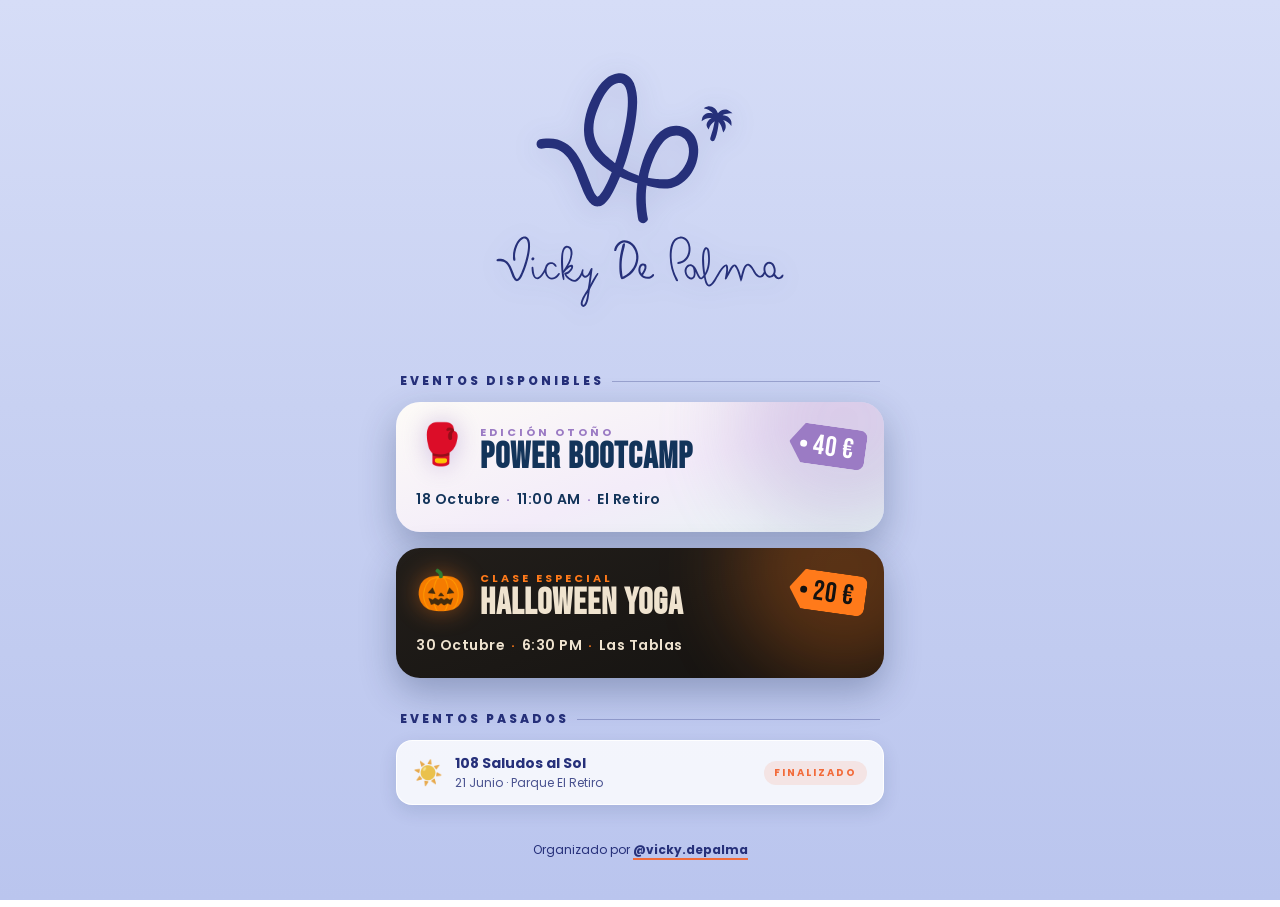
==== index.html @ e024d78d "Early bird: índice con la opción B (franja) y pill punteada en el formulario (pendiente de aprobació" ====
<!DOCTYPE html>
<html lang="es">
<head>
<meta charset="UTF-8">
<meta name="viewport" content="width=device-width, initial-scale=1.0">
<title>Vicky De Palma · Eventos</title>
<link href="https://fonts.googleapis.com/css2?family=Bebas+Neue&family=Poppins:wght@400;500;600;700;800&display=swap" rel="stylesheet">
<style>
  * { margin: 0; padding: 0; box-sizing: border-box; }

  body {
    font-family: 'Poppins', sans-serif;
    min-height: 100vh;
    color: #26307A;
    background:
      linear-gradient(180deg, #D6DDF7 0%, #C8D1F2 45%, #BAC5EE 100%);
    background-attachment: fixed;
  }

  .wrap { max-width: 520px; margin: 0 auto; padding: 40px 16px 48px; }

  header { text-align: center; margin-bottom: 32px; }
  .logo {
    display: block; width: min(300px, 78%); height: auto; margin: 0 auto 14px;
    filter: drop-shadow(0 4px 14px rgba(38,48,122,0.15));
    animation: float 6s ease-in-out infinite;
  }
  @keyframes float { 0%,100% { transform: translateY(0); } 50% { transform: translateY(-6px); } }

  .section-title {
    font-size: 12px; font-weight: 800; letter-spacing: 3px; text-transform: uppercase;
    color: #26307A; margin: 0 4px 12px; display: flex; align-items: center; gap: 8px;
  }
  .section-title::after { content: ''; flex: 1; height: 1px; background: rgba(38,48,122,0.3); }

  .events { display: flex; flex-direction: column; gap: 16px; margin-bottom: 32px; }

  .event {
    position: relative; overflow: hidden; display: block; text-decoration: none;
    border-radius: 24px; padding: 22px 20px;
    color: var(--text); background: var(--bg);
    box-shadow: 0 14px 36px rgba(20,40,80,0.30);
    animation: rise .5s ease both;
    transition: transform .15s, box-shadow .15s;
  }
  .event:hover, .event:focus-visible { transform: translateY(-3px); box-shadow: 0 18px 40px rgba(20,40,80,0.36), 0 0 0 3px var(--glow); outline: none; }
  .event:active { transform: translateY(-1px); }
  .event:nth-child(2) { animation-delay: .08s; }
  .event:nth-child(3) { animation-delay: .16s; }
  @keyframes rise { from { opacity: 0; transform: translateY(14px); } to { opacity: 1; transform: none; } }

  .event::before {
    content: ''; position: absolute; width: 220px; height: 220px; border-radius: 50%;
    top: -90px; right: -70px; background: var(--accent); opacity: .28; filter: blur(40px);
  }

  .event-top { position: relative; display: flex; align-items: flex-start; gap: 14px; }
  .event-emoji { font-size: 40px; line-height: 1; filter: drop-shadow(0 0 12px var(--glow)); }
  .event-kicker { font-size: 11px; font-weight: 700; letter-spacing: 3px; text-transform: uppercase; color: var(--accent); }
  .event-name { font-family: 'Bebas Neue', sans-serif; font-size: 36px; line-height: .95; letter-spacing: 1px; }

  .event-info { position: relative; margin: 14px 0 0; font-size: clamp(12px, 3.6vw, 14px); font-weight: 600; letter-spacing: .5px; }
  .event-info .item { white-space: nowrap; }
  .event-info .sep { color: var(--accent); margin: 0 6px; }

  .event-top.con-precio { padding-right: 96px; }

  /* Precio como etiqueta (price tag) */
  .event-tag {
    position: absolute; top: 24px; right: 18px; z-index: 1;
    transform: rotate(8deg);
    padding: 7px 12px 5px 24px;
    font-family: 'Bebas Neue', sans-serif; font-size: 28px; line-height: 1; letter-spacing: 1px;
    color: var(--btn-hover-text); background: var(--accent);
    border-radius: 4px 8px 8px 4px;
    clip-path: polygon(14px 0, 100% 0, 100% 100%, 14px 100%, 0 50%);
  }
  .event-tag::before {
    content: ''; position: absolute; left: 11px; top: 50%; width: 7px; height: 7px; margin-top: -3.5px;
    border-radius: 50%; background: var(--btn-hover-text);
  }


  /* Early bird: la etiqueta muestra el precio rebajado y una franja explica hasta cuándo */
  .eb-strip { position: relative; display: inline-flex; align-items: baseline; gap: 6px; margin-top: 12px; padding: 5px 12px; border-radius: 100px; border: 1.5px dashed var(--accent); font-size: 12px; font-weight: 600; }
  .eb-strip b { color: var(--accent); letter-spacing: 1.5px; text-transform: uppercase; font-size: 11px; }

  /* Past events: compact and muted */
  .past { display: flex; flex-direction: column; gap: 10px; }
  .past-item {
    display: flex; align-items: center; gap: 12px;
    padding: 12px 16px; border-radius: 16px;
    background: rgba(255,255,255,0.82); border: 1.5px solid rgba(255,255,255,0.9); box-shadow: 0 6px 18px rgba(20,40,80,0.12);
  }
  .past-item .e { font-size: 24px; filter: grayscale(.3); }
  .past-item .n { font-weight: 700; font-size: 14px; }
  .past-item .d { font-size: 12px; color: #4a5390; }
  .past-item .tag {
    margin-left: auto; font-size: 10px; font-weight: 700; letter-spacing: 2px; text-transform: uppercase;
    color: #F26B3A; background: rgba(242,107,58,0.12); padding: 4px 10px; border-radius: 100px;
  }

  .empty {
    text-align: center; padding: 28px 20px; border-radius: 24px;
    background: rgba(255,255,255,0.8); border: 1.5px dashed rgba(38,48,122,0.35);
    color: #4a5390; font-weight: 500;
  }
  .empty strong { display: block; font-size: 16px; color: #26307A; margin-bottom: 4px; }

  footer { text-align: center; margin-top: 36px; font-size: 12px; color: #26307A; }
  footer a { color: #26307A; font-weight: 700; text-decoration: none; border-bottom: 2px solid #F26B3A; }
  footer a:hover { color: #F26B3A; }
</style>
</head>
<body>
<div class="wrap">
  <header>
    <h1><img class="logo" src="vickydepalma-azul.svg" alt="Vicky De Palma"></h1>
  </header>

  <h2 class="section-title">Eventos disponibles</h2>
  <div class="events" id="active"></div>

  <div id="past-section">
    <h2 class="section-title">Eventos pasados</h2>
    <div class="past" id="past"></div>
  </div>

  <footer>
    Organizado por
    <a href="https://instagram.com/vicky.depalma" target="_blank" rel="noopener">@vicky.depalma</a>
  </footer>
</div>

<script>
/* =========================================================
   LISTA DE EVENTOS
   Para añadir un evento: copia un bloque, cambia los datos
   y pon "activo: true". "precio" es opcional. "earlyBird" también:
   { precio: "15 €", hasta: "2026-10-10" } (hasta ese día incluido, hora de Madrid). Para cerrarlo, "activo: false"
   (pasa automáticamente a "Eventos pasados").
   "carpeta" es el nombre de la carpeta en el repo.
   ========================================================= */
const EVENTOS = [
  {
    carpeta: "power-bootcamp",
    activo: true,
    emoji: "🥊",
    tipo: "Edición otoño",
    nombre: "Power Bootcamp",
    fecha: "18 Octubre",
    hora: "11:00 AM",
    lugar: "El Retiro",
    precio: "40 €",
    tema: "otono"
  },
  {
    carpeta: "halloween-yoga",
    activo: true,
    emoji: "🎃",
    tipo: "Clase especial",
    nombre: "Halloween Yoga",
    fecha: "30 Octubre",
    hora: "6:30 PM",
    lugar: "Las Tablas",
    precio: "20 €",
    earlyBird: { precio: "15 €", hasta: "2026-10-10" },
    tema: "halloween"
  },
  {
    carpeta: "108-saludos-al-sol",
    activo: false,
    emoji: "☀️",
    tipo: "2ª Edición",
    nombre: "108 Saludos al Sol",
    fecha: "21 Junio",
    hora: "10:00 AM",
    lugar: "Parque El Retiro",
    tema: "verano"
  }
];

/* Paletas de cada tema (puedes crear nuevas) */
const TEMAS = {
  otono: {
    "--bg": "linear-gradient(160deg, #FDFBF7 0%, #F3ECF9 55%, #E6F4F3 100%)",
    "--text": "#13345A", "--accent": "#9B7BC4", "--glow": "rgba(155,123,196,0.45)",
    "--btn-bg": "#13345A", "--btn-text": "#FFFFFF", "--btn-border": "#13345A",
    "--btn-hover-bg": "#9B7BC4", "--btn-hover-text": "#FFFFFF"
  },
  halloween: {
    "--bg": "linear-gradient(160deg, #221e1a 0%, #141210 100%)",
    "--text": "#EFE3CF", "--accent": "#FF7A1A", "--glow": "rgba(255,122,26,0.45)",
    "--btn-bg": "#141210", "--btn-text": "#FF7A1A", "--btn-border": "#FF7A1A",
    "--btn-hover-bg": "#FF7A1A", "--btn-hover-text": "#141210"
  },
  verano: {
    "--bg": "linear-gradient(160deg, #FF6B47 0%, #FFD93D 40%, #4ECDC4 80%, #A8E6CF 100%)",
    "--text": "#FFFFFF", "--accent": "#FFFFFF", "--glow": "rgba(255,217,61,0.6)",
    "--btn-bg": "#FFFFFF", "--btn-text": "#E05A30", "--btn-border": "#FFFFFF",
    "--btn-hover-bg": "#FFF4E8", "--btn-hover-text": "#E05A30"
  }
};

// Early bird vigente si hoy (en Madrid) es como mucho el día "hasta"
const hoyMadrid = new Date().toLocaleDateString('sv-SE', { timeZone: 'Europe/Madrid' });
const earlyBird = e => e.earlyBird && hoyMadrid <= e.earlyBird.hasta ? e.earlyBird : null;
const diaMes = f => new Date(f + 'T12:00:00Z').toLocaleDateString('es-ES', { day: 'numeric', month: 'long', timeZone: 'UTC' });

const esc = s => String(s).replace(/[&<>"']/g, c => ({'&':'&amp;','<':'&lt;','>':'&gt;','"':'&quot;',"'":'&#39;'}[c]));

const activos = EVENTOS.filter(e => e.activo);
const pasados = EVENTOS.filter(e => !e.activo);

const activeEl = document.getElementById('active');
if (activos.length === 0) {
  activeEl.innerHTML = `<div class="empty"><strong>Pronto habrá nuevos eventos ✨</strong>Sígueme en Instagram para enterarte.</div>`;
} else {
  activos.forEach(e => {
    const card = document.createElement('a');
    card.className = 'event';
    card.href = `./${encodeURIComponent(e.carpeta)}/`;
    card.setAttribute('aria-label', `Apuntarme a ${e.nombre}`);
    Object.entries(TEMAS[e.tema] || TEMAS.verano).forEach(([k, v]) => card.style.setProperty(k, v));
    const eb = earlyBird(e);
    const precio = eb ? eb.precio : e.precio;
    const tag = precio ? `<div class="event-tag">${esc(precio)}</div>` : '';
    const extra = eb ? `<p class="eb-strip"><b>Early bird</b> hasta el ${esc(diaMes(eb.hasta))} · luego ${esc(e.precio)}</p>` : '';
    card.innerHTML = `
      ${tag}
      <div class="event-top${precio ? ' con-precio' : ''}">
        <span class="event-emoji">${esc(e.emoji)}</span>
        <div>
          <p class="event-kicker">${esc(e.tipo)}</p>
          <h3 class="event-name">${esc(e.nombre)}</h3>
        </div>
      </div>
      <p class="event-info">${[e.fecha, e.hora, e.lugar].filter(Boolean).map(x => `<span class="item">${esc(x)}</span>`).join('<span class="sep">·</span><wbr>')}</p>${extra}`;
    activeEl.appendChild(card);
  });
}

if (pasados.length === 0) {
  document.getElementById('past-section').style.display = 'none';
} else {
  const pastEl = document.getElementById('past');
  pasados.forEach(e => {
    const row = document.createElement('div');
    row.className = 'past-item';
    row.innerHTML = `
      <span class="e">${esc(e.emoji)}</span>
      <div><div class="n">${esc(e.nombre)}</div><div class="d">${esc(e.fecha)} · ${esc(e.lugar)}</div></div>
      <span class="tag">Finalizado</span>`;
    pastEl.appendChild(row);
  });
}
</script>
</body>
</html>
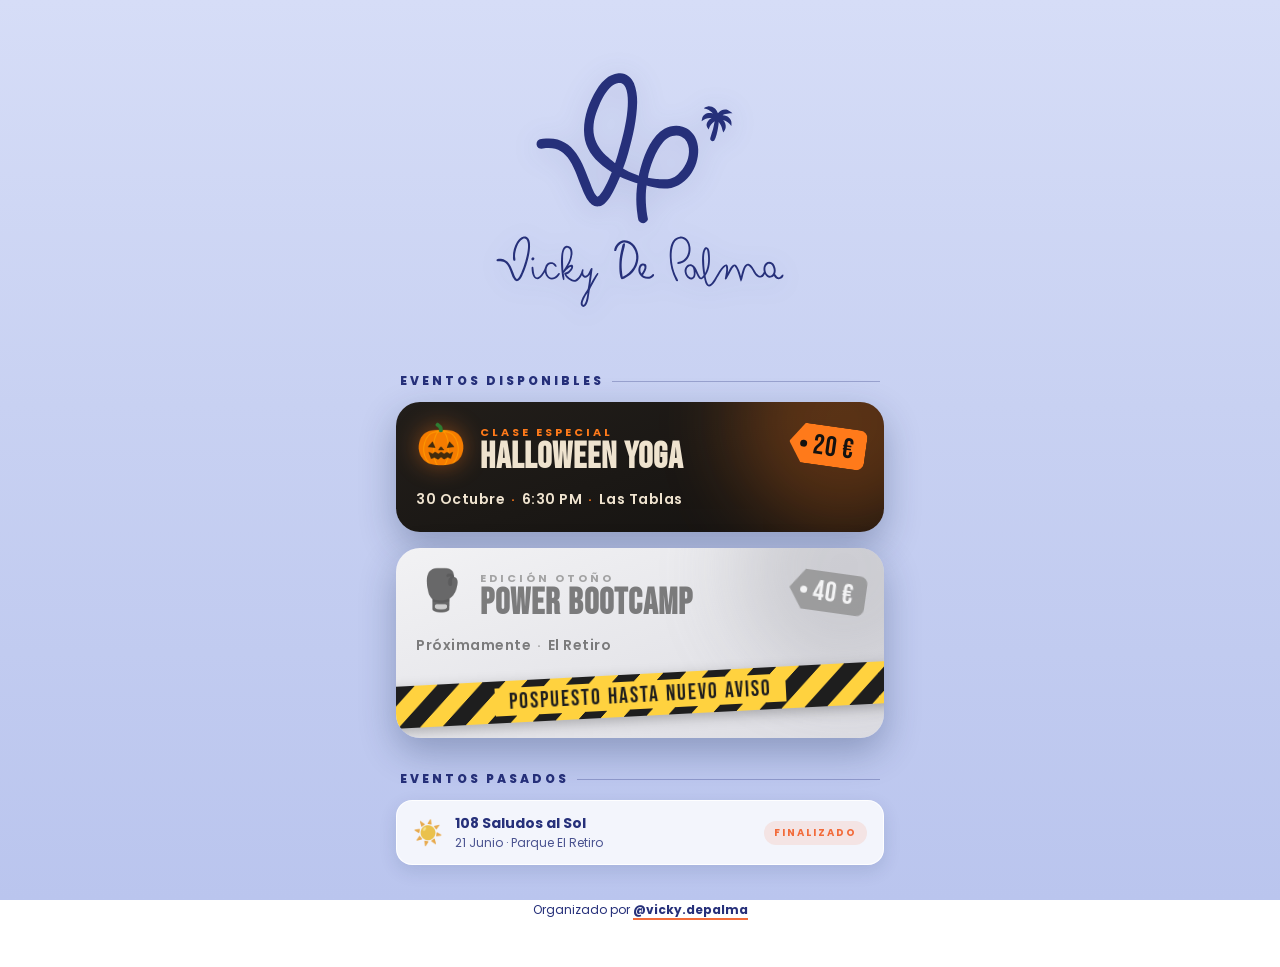
==== commit 0598f420: "Índice: Power Bootcamp pospuesto hasta nuevo aviso (tarjeta sin enlace, fecha Próximamente) Co-Autho" ====
--- a/index.html
+++ b/index.html
@@ -45,6 +45,19 @@
   }
   .event:hover, .event:focus-visible { transform: translateY(-3px); box-shadow: 0 18px 40px rgba(20,40,80,0.36), 0 0 0 3px var(--glow); outline: none; }
   .event:active { transform: translateY(-1px); }
+  /* Evento pospuesto: tarjeta en gris, sin enlace, con cinta de "obras" */
+  .event.pospuesto { cursor: default; --bg: linear-gradient(160deg, #F2F2F4 0%, #DCDCE2 100%); --text: #55565E; --accent: #8A8B94; --glow: transparent; --btn-hover-text: #FFFFFF; }
+  .event.pospuesto:hover, .event.pospuesto:active { transform: none; box-shadow: 0 14px 36px rgba(20,40,80,0.30); }
+  .event.pospuesto > :not(.cinta) { filter: grayscale(1); opacity: .75; }
+  .cinta {
+    position: relative; margin: 18px -30px 0; padding: 7px 0; transform: rotate(-3deg);
+    background: repeating-linear-gradient(-45deg, #FFD23F 0 16px, #1E1E1E 16px 32px);
+    box-shadow: 0 4px 12px rgba(0,0,0,0.25); text-align: center;
+  }
+  .cinta span {
+    display: inline-block; padding: 4px 14px 2px; background: #FFD23F; color: #1E1E1E;
+    font-family: 'Bebas Neue', sans-serif; font-size: 22px; letter-spacing: 2px; line-height: 1;
+  }
   .event:nth-child(2) { animation-delay: .08s; }
   .event:nth-child(3) { animation-delay: .16s; }
   @keyframes rise { from { opacity: 0; transform: translateY(14px); } to { opacity: 1; transform: none; } }
@@ -138,7 +151,8 @@
    Para añadir un evento: copia un bloque, cambia los datos
    y pon "activo: true". "precio" es opcional. "earlyBird" también:
    { precio: "15 €", hasta: "2026-10-10" } (hasta ese día incluido, hora de Madrid). Para cerrarlo, "activo: false"
-   (pasa automáticamente a "Eventos pasados").
+   (pasa automáticamente a "Eventos pasados"). Si se pospone, "pospuesto: true": la tarjeta deja de llevar
+   al formulario, la fecha pasa a "Próximamente" y sale el aviso "Pospuesto hasta nuevo aviso".
    "carpeta" es el nombre de la carpeta en el repo.
    ========================================================= */
 const EVENTOS = [
@@ -152,6 +166,7 @@
     hora: "11:00 AM",
     lugar: "El Retiro",
     precio: "40 €",
+    pospuesto: true,
     tema: "otono"
   },
   {
@@ -209,7 +224,8 @@
 
 const esc = s => String(s).replace(/[&<>"']/g, c => ({'&':'&amp;','<':'&lt;','>':'&gt;','"':'&quot;',"'":'&#39;'}[c]));
 
-const activos = EVENTOS.filter(e => e.activo);
+// Los pospuestos van al final
+const activos = EVENTOS.filter(e => e.activo).sort((a, b) => !!a.pospuesto - !!b.pospuesto);
 const pasados = EVENTOS.filter(e => !e.activo);
 
 const activeEl = document.getElementById('active');
@@ -217,15 +233,19 @@
   activeEl.innerHTML = `<div class="empty"><strong>Pronto habrá nuevos eventos ✨</strong>Sígueme en Instagram para enterarte.</div>`;
 } else {
   activos.forEach(e => {
-    const card = document.createElement('a');
-    card.className = 'event';
-    card.href = `./${encodeURIComponent(e.carpeta)}/`;
-    card.setAttribute('aria-label', `Apuntarme a ${e.nombre}`);
-    Object.entries(TEMAS[e.tema] || TEMAS.verano).forEach(([k, v]) => card.style.setProperty(k, v));
+    const card = document.createElement(e.pospuesto ? 'div' : 'a');
+    card.className = e.pospuesto ? 'event pospuesto' : 'event';
+    if (!e.pospuesto) {
+      card.href = `./${encodeURIComponent(e.carpeta)}/`;
+      card.setAttribute('aria-label', `Apuntarme a ${e.nombre}`);
+    }
+    if (!e.pospuesto) Object.entries(TEMAS[e.tema] || TEMAS.verano).forEach(([k, v]) => card.style.setProperty(k, v));
     const eb = earlyBird(e);
     const precio = eb ? eb.precio : e.precio;
     const tag = precio ? `<div class="event-tag">${esc(precio)}</div>` : '';
-    const extra = eb ? `<p class="eb-strip"><b>Early bird</b> hasta el ${esc(diaMes(eb.hasta))} · luego ${esc(e.precio)}</p>` : '';
+    const extra = e.pospuesto ? `<div class="cinta"><span>Pospuesto hasta nuevo aviso</span></div>`
+      : eb ? `<p class="eb-strip"><b>Early bird</b> hasta el ${esc(diaMes(eb.hasta))} · luego ${esc(e.precio)}</p>` : '';
+    const info = e.pospuesto ? ['Próximamente', e.lugar] : [e.fecha, e.hora, e.lugar];
     card.innerHTML = `
       ${tag}
       <div class="event-top${precio ? ' con-precio' : ''}">
@@ -235,7 +255,7 @@
           <h3 class="event-name">${esc(e.nombre)}</h3>
         </div>
       </div>
-      <p class="event-info">${[e.fecha, e.hora, e.lugar].filter(Boolean).map(x => `<span class="item">${esc(x)}</span>`).join('<span class="sep">·</span><wbr>')}</p>${extra}`;
+      <p class="event-info">${info.filter(Boolean).map(x => `<span class="item">${esc(x)}</span>`).join('<span class="sep">·</span><wbr>')}</p>${extra}`;
     activeEl.appendChild(card);
   });
 }
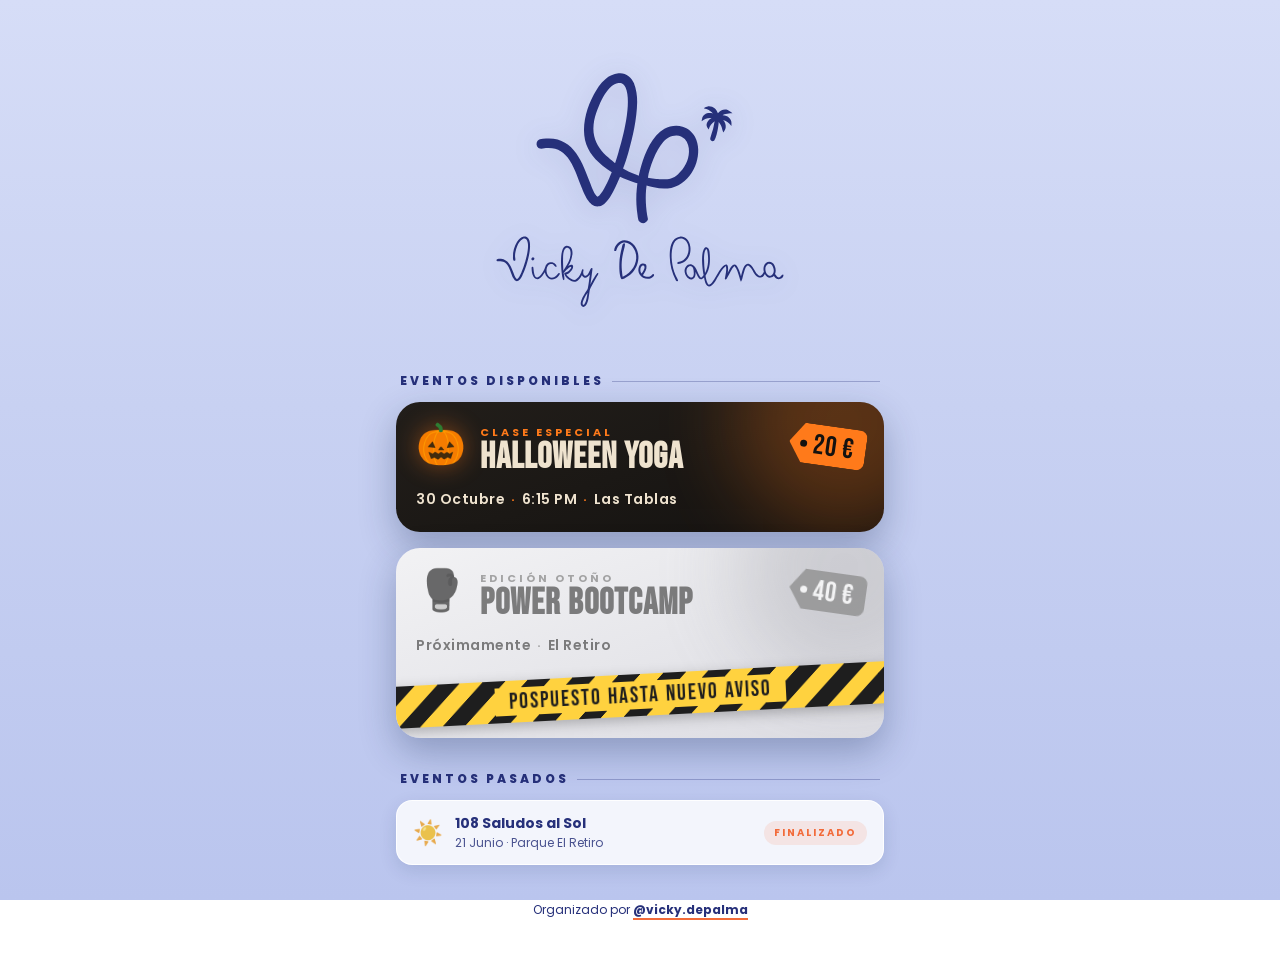
==== commit e72046f3: "Halloween Yoga: hora 18:15 en lugar de 18:30 Co-Authored-By: Claude Opus 5.5 <noreply@anthropic.com>" ====
--- a/index.html
+++ b/index.html
@@ -176,7 +176,7 @@
     tipo: "Clase especial",
     nombre: "Halloween Yoga",
     fecha: "30 Octubre",
-    hora: "6:30 PM",
+    hora: "6:15 PM",
     lugar: "Las Tablas",
     precio: "20 €",
     earlyBird: { precio: "15 €", hasta: "2026-10-10" },
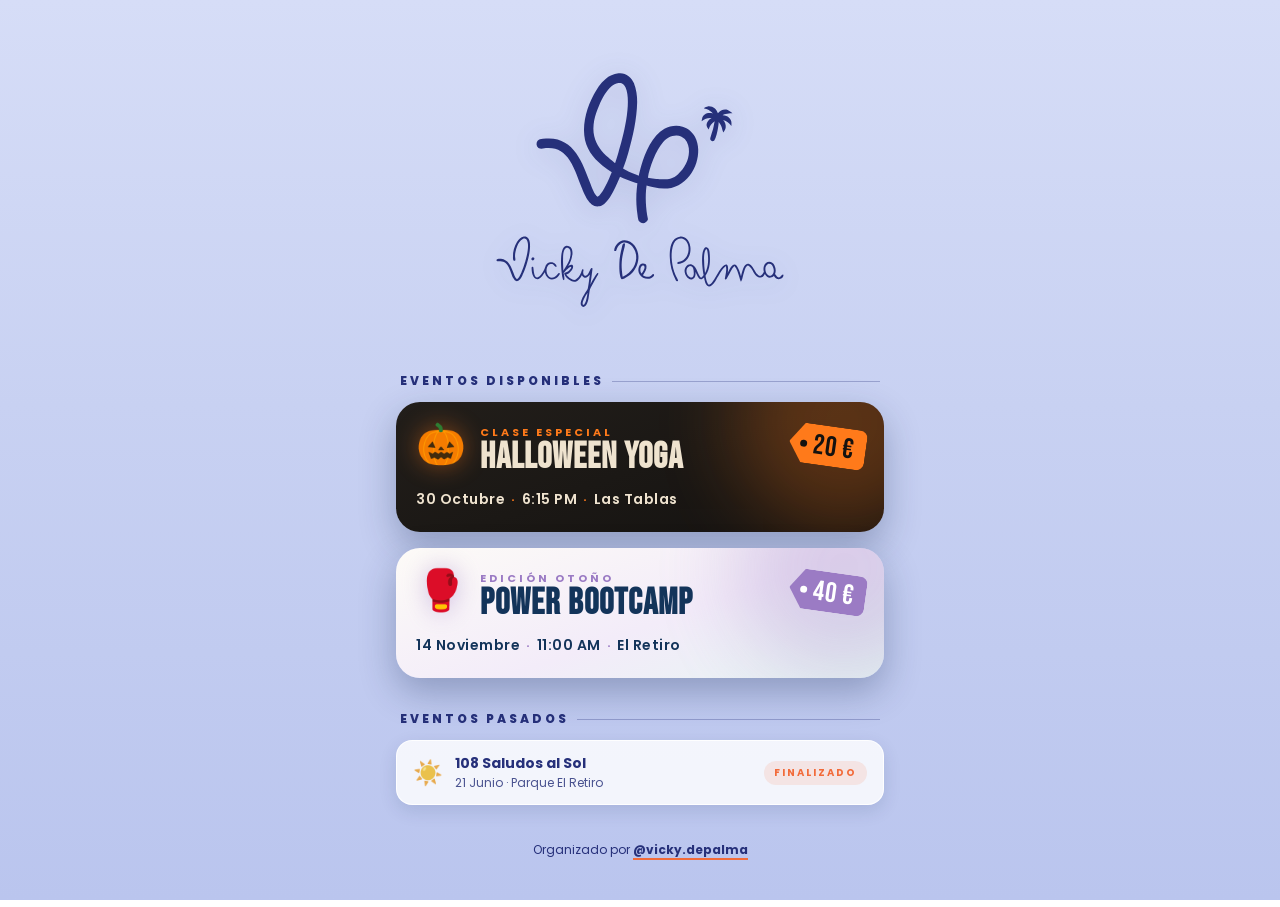
==== commit 9681fe8a: "Power Bootcamp: nueva fecha sábado 14 de noviembre; el índice ordena por fecha Co-Authored-By: Claud" ====
--- a/index.html
+++ b/index.html
@@ -162,11 +162,10 @@
     emoji: "🥊",
     tipo: "Edición otoño",
     nombre: "Power Bootcamp",
-    fecha: "18 Octubre",
+    fecha: "14 Noviembre",
     hora: "11:00 AM",
     lugar: "El Retiro",
     precio: "40 €",
-    pospuesto: true,
     tema: "otono"
   },
   {
@@ -224,8 +223,10 @@
 
 const esc = s => String(s).replace(/[&<>"']/g, c => ({'&':'&amp;','<':'&lt;','>':'&gt;','"':'&quot;',"'":'&#39;'}[c]));
 
-// Los pospuestos van al final
-const activos = EVENTOS.filter(e => e.activo).sort((a, b) => !!a.pospuesto - !!b.pospuesto);
+// Ordenados por fecha ("14 Noviembre"); los pospuestos van al final
+const MESES = ['enero','febrero','marzo','abril','mayo','junio','julio','agosto','septiembre','octubre','noviembre','diciembre'];
+const orden = e => { const [d, m] = String(e.fecha).toLowerCase().split(/\s+/); return MESES.indexOf(m) * 100 + (parseInt(d) || 0); };
+const activos = EVENTOS.filter(e => e.activo).sort((a, b) => !!a.pospuesto - !!b.pospuesto || orden(a) - orden(b));
 const pasados = EVENTOS.filter(e => !e.activo);
 
 const activeEl = document.getElementById('active');
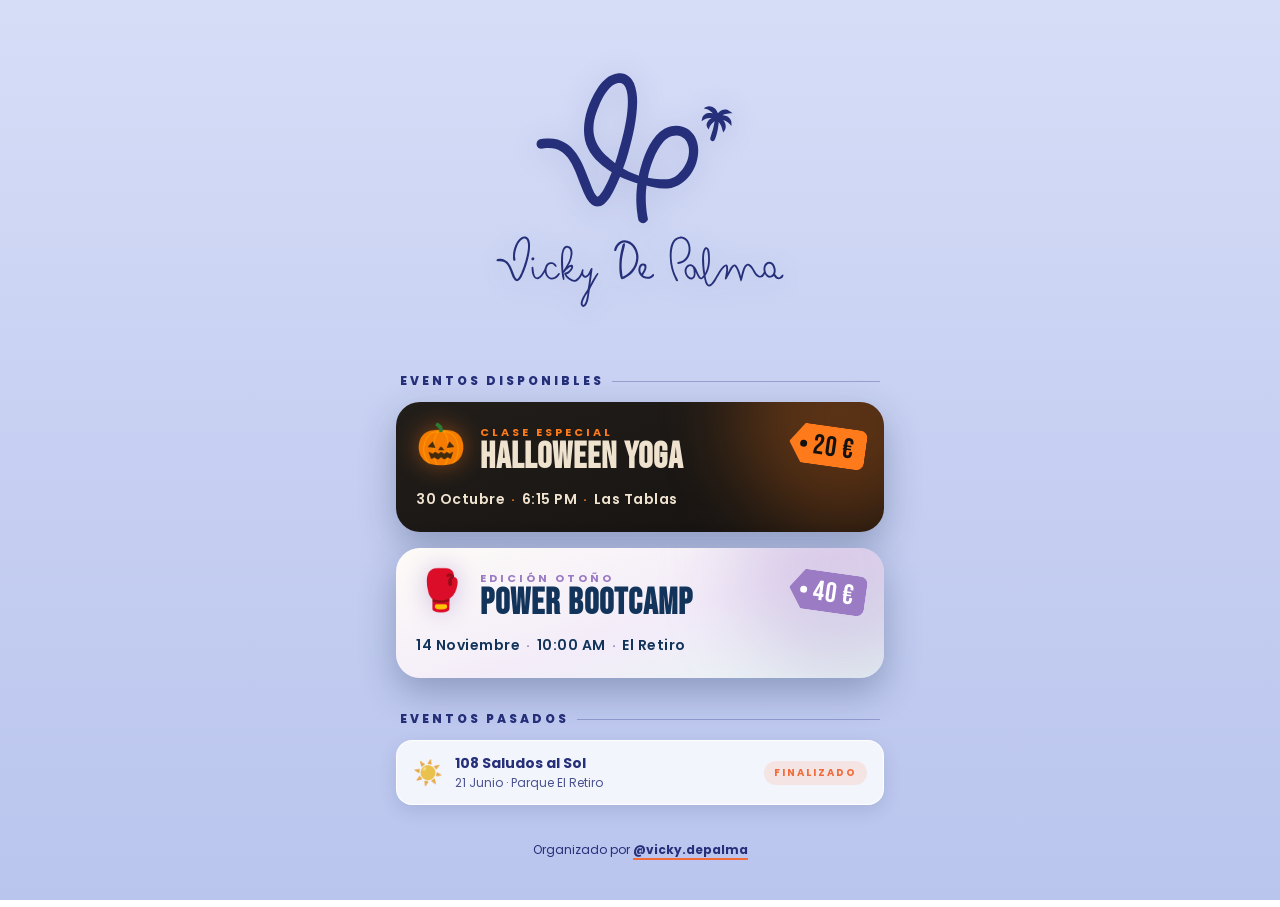
==== commit f1bff88b: "Power Bootcamp: a las 10:00 AM Co-Authored-By: Claude Opus 5.5 <noreply@anthropic.com> Claude-Sessio" ====
--- a/index.html
+++ b/index.html
@@ -163,7 +163,7 @@
     tipo: "Edición otoño",
     nombre: "Power Bootcamp",
     fecha: "14 Noviembre",
-    hora: "11:00 AM",
+    hora: "10:00 AM",
     lugar: "El Retiro",
     precio: "40 €",
     tema: "otono"
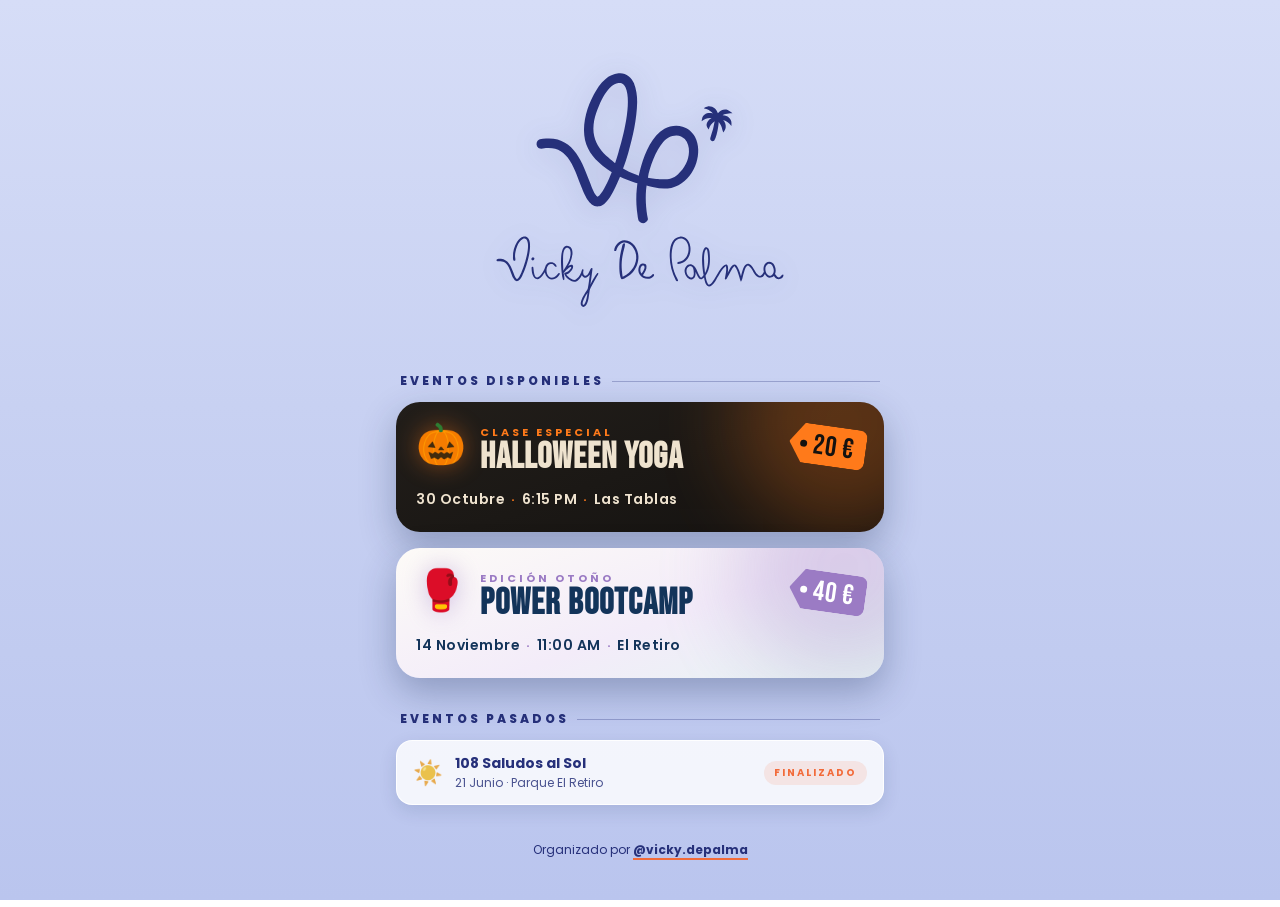
==== commit 114ff272: "Power Bootcamp: vuelve a las 11:00 AM Co-Authored-By: Claude Opus 5.5 <noreply@anthropic.com> Claude" ====
--- a/index.html
+++ b/index.html
@@ -163,7 +163,7 @@
     tipo: "Edición otoño",
     nombre: "Power Bootcamp",
     fecha: "14 Noviembre",
-    hora: "10:00 AM",
+    hora: "11:00 AM",
     lugar: "El Retiro",
     precio: "40 €",
     tema: "otono"
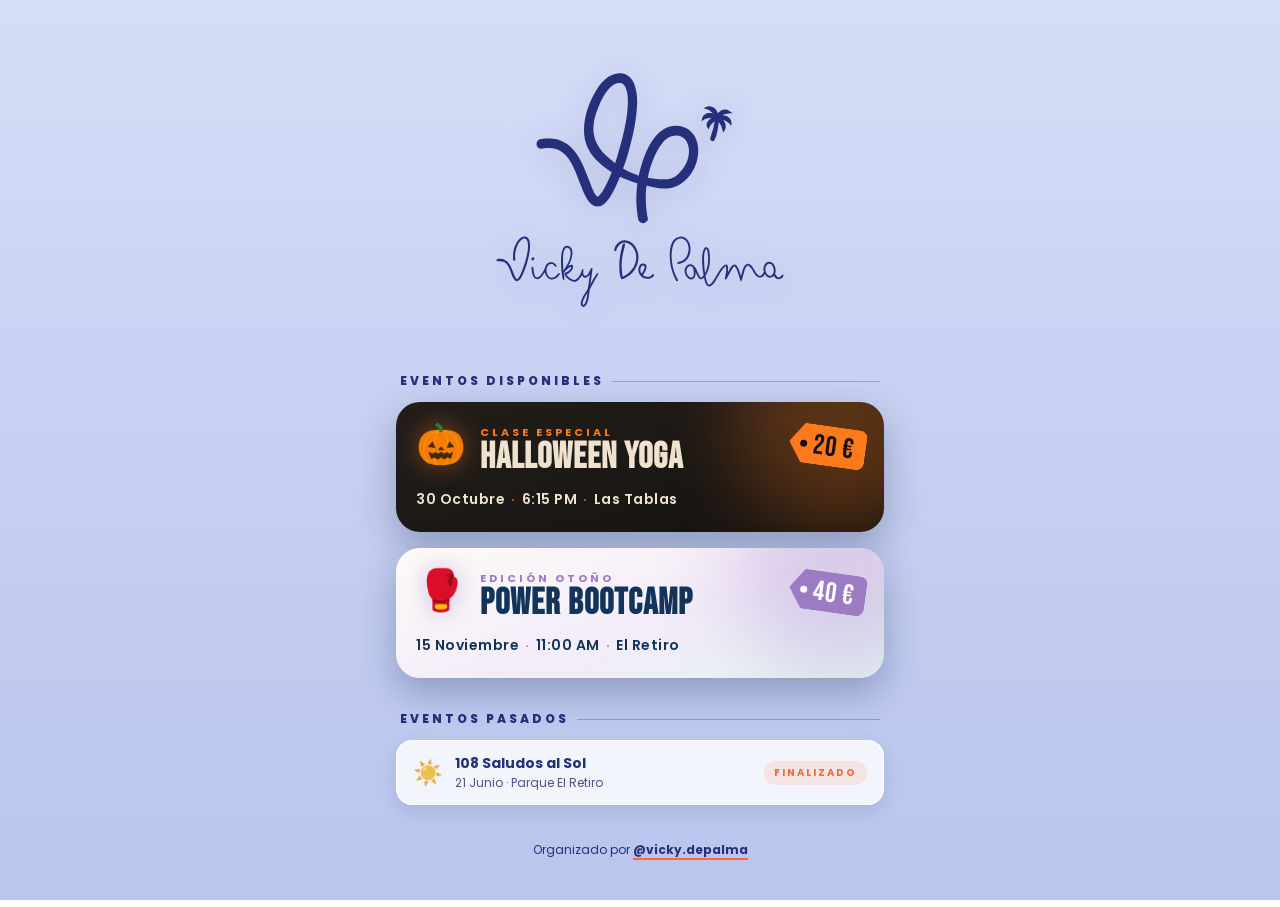
==== commit 04b86e47: "Power Bootcamp: pasa al domingo 15 de noviembre Co-Authored-By: Claude Opus 5.5 <noreply@anthropic.c" ====
--- a/index.html
+++ b/index.html
@@ -162,7 +162,7 @@
     emoji: "🥊",
     tipo: "Edición otoño",
     nombre: "Power Bootcamp",
-    fecha: "14 Noviembre",
+    fecha: "15 Noviembre",
     hora: "11:00 AM",
     lugar: "El Retiro",
     precio: "40 €",
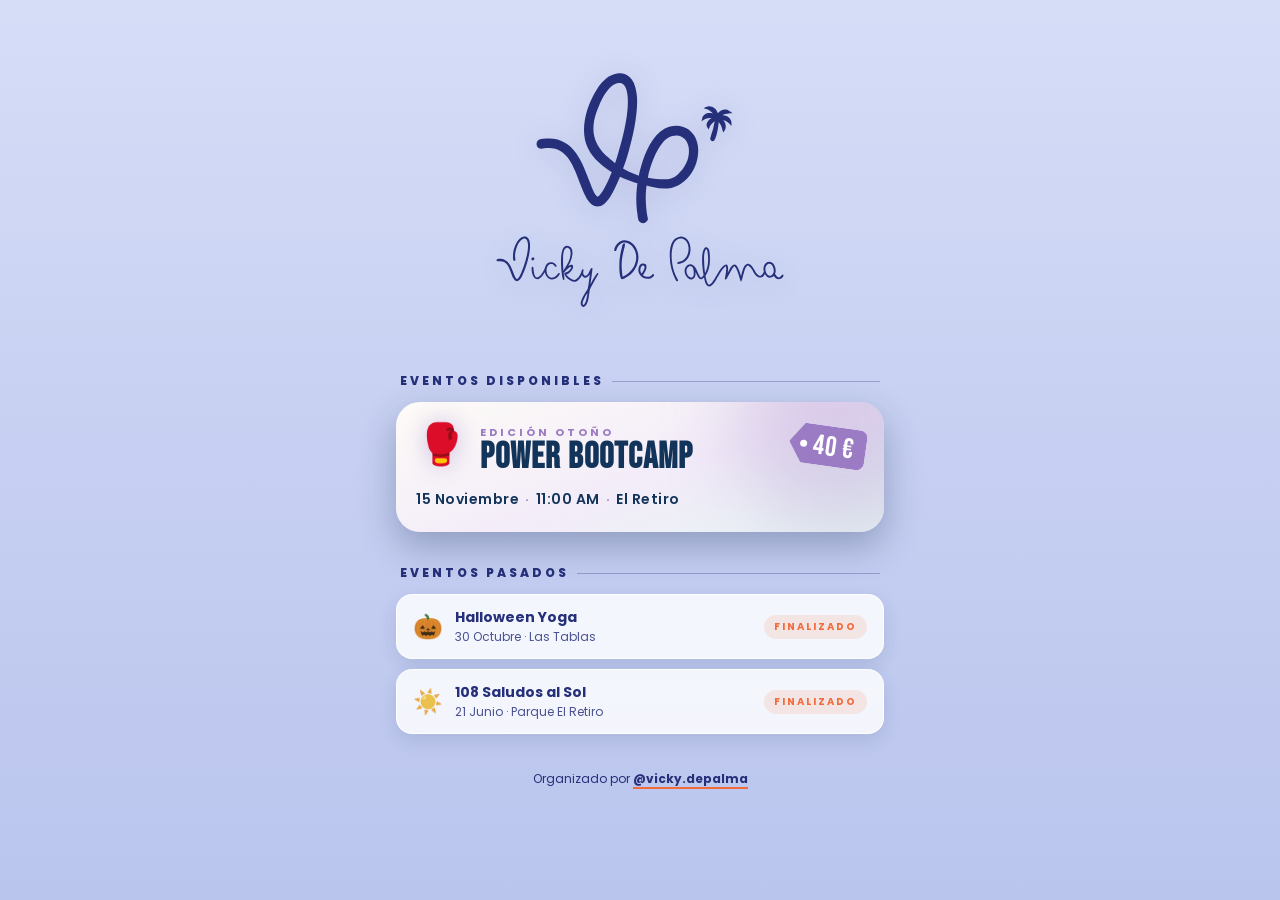
==== commit 2ccecd9b: "Halloween Yoga: finalizado en el índice y formulario cerrado Nuevo campo opcional EVENTO.finalizado " ====
--- a/index.html
+++ b/index.html
@@ -151,7 +151,8 @@
    Para añadir un evento: copia un bloque, cambia los datos
    y pon "activo: true". "precio" es opcional. "earlyBird" también:
    { precio: "15 €", hasta: "2026-10-10" } (hasta ese día incluido, hora de Madrid). Para cerrarlo, "activo: false"
-   (pasa automáticamente a "Eventos pasados"). Si se pospone, "pospuesto: true": la tarjeta deja de llevar
+   (pasa automáticamente a "Eventos pasados"; para cerrar también su formulario,
+   pon "finalizado: true" en el EVENTO de su carpeta). Si se pospone, "pospuesto: true": la tarjeta deja de llevar
    al formulario, la fecha pasa a "Próximamente" y sale el aviso "Pospuesto hasta nuevo aviso".
    "carpeta" es el nombre de la carpeta en el repo.
    ========================================================= */
@@ -170,7 +171,7 @@
   },
   {
     carpeta: "halloween-yoga",
-    activo: true,
+    activo: false,
     emoji: "🎃",
     tipo: "Clase especial",
     nombre: "Halloween Yoga",
